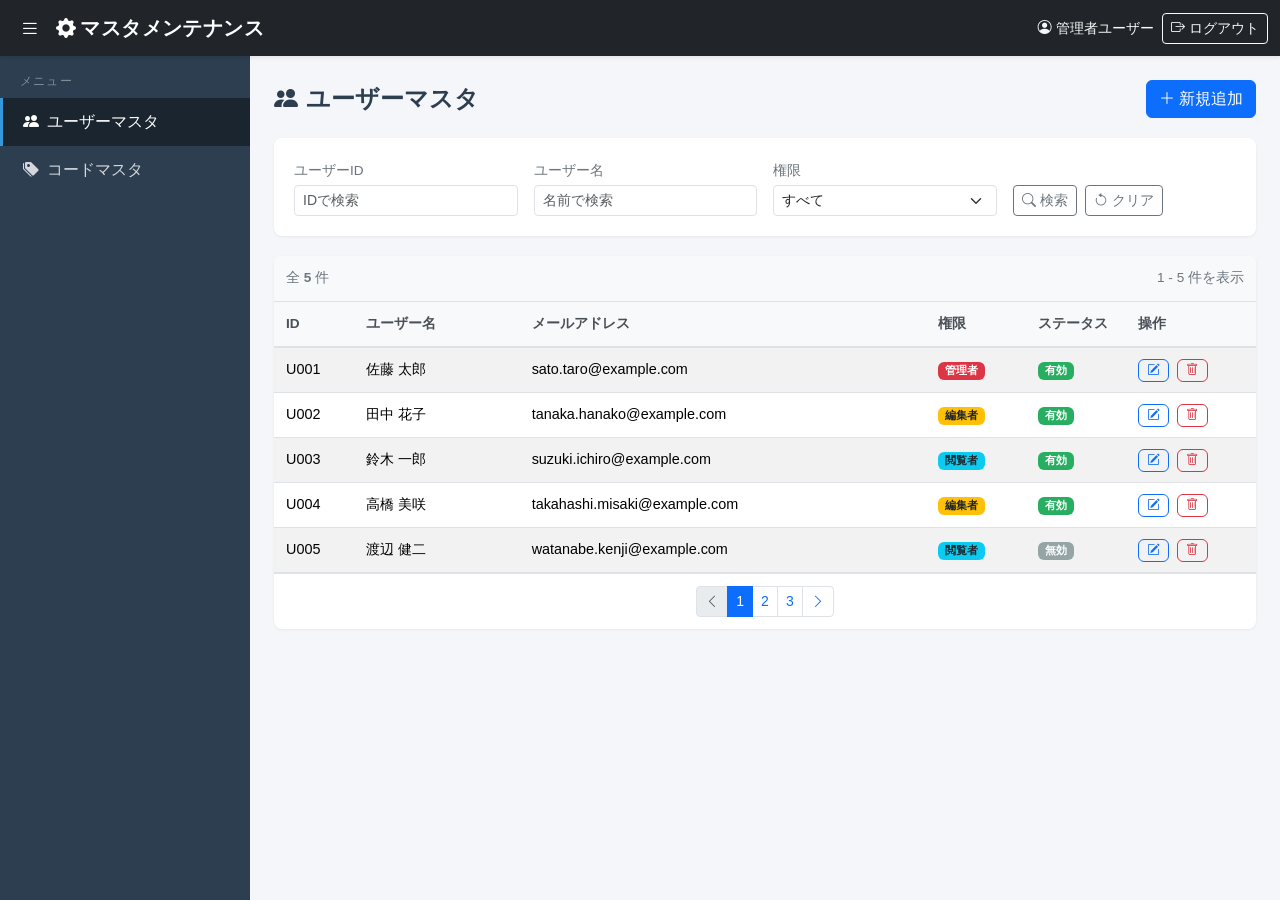
==== index.html @ 2e6fdbb9 "初回コミット: 静的HTMLフロントエンド マスタメンテナンス画面のUIプロトタイプ。 - ユーザーマスタ (index.html) - コードマスタ (codes.html) - 共通スタイル (c" ====
<!DOCTYPE html>
<html lang="ja">
<head>
  <meta charset="UTF-8">
  <meta name="viewport" content="width=device-width, initial-scale=1.0">
  <title>マスタメンテナンス - ユーザーマスタ</title>
  <!-- Bootstrap 5 CSS -->
  <link href="https://cdn.jsdelivr.net/npm/bootstrap@5.3.3/dist/css/bootstrap.min.css" rel="stylesheet">
  <!-- Bootstrap Icons -->
  <link href="https://cdn.jsdelivr.net/npm/bootstrap-icons@1.11.3/font/bootstrap-icons.min.css" rel="stylesheet">
  <!-- Custom CSS -->
  <link href="css/style.css" rel="stylesheet">
</head>
<body>

  <!-- ===== Header ===== -->
  <nav class="navbar navbar-expand navbar-dark bg-dark fixed-top">
    <div class="container-fluid">
      <button class="btn btn-dark me-2" id="sidebarToggle">
        <i class="bi bi-list"></i>
      </button>
      <a class="navbar-brand" href="index.html">
        <i class="bi bi-gear-fill me-1"></i>マスタメンテナンス
      </a>
      <div class="ms-auto d-flex align-items-center">
        <span class="text-light small me-2">
          <i class="bi bi-person-circle me-1"></i>管理者ユーザー
        </span>
        <a href="#" class="btn btn-outline-light btn-sm">
          <i class="bi bi-box-arrow-right"></i> ログアウト
        </a>
      </div>
    </div>
  </nav>

  <!-- Spacer for fixed navbar -->
  <div style="height: var(--header-height);"></div>

  <!-- ===== Sidebar ===== -->
  <nav id="sidebar">
    <div class="sidebar-heading">メニュー</div>
    <ul class="nav flex-column">
      <li class="nav-item">
        <a class="nav-link active" href="index.html">
          <i class="bi bi-people-fill"></i>ユーザーマスタ
        </a>
      </li>
      <li class="nav-item">
        <a class="nav-link" href="codes.html">
          <i class="bi bi-tags-fill"></i>コードマスタ
        </a>
      </li>
    </ul>
  </nav>

  <!-- ===== Main Content ===== -->
  <div id="main-content">

    <!-- Page Header -->
    <div class="page-header">
      <h4><i class="bi bi-people-fill me-2"></i>ユーザーマスタ</h4>
      <button class="btn btn-primary" data-bs-toggle="modal" data-bs-target="#userModal">
        <i class="bi bi-plus-lg me-1"></i>新規追加
      </button>
    </div>

    <!-- Search Area -->
    <div class="search-area">
      <form>
        <div class="row g-3 align-items-end">
          <div class="col-md-3">
            <label class="form-label">ユーザーID</label>
            <input type="text" class="form-control form-control-sm" placeholder="IDで検索">
          </div>
          <div class="col-md-3">
            <label class="form-label">ユーザー名</label>
            <input type="text" class="form-control form-control-sm" placeholder="名前で検索">
          </div>
          <div class="col-md-3">
            <label class="form-label">権限</label>
            <select class="form-select form-select-sm">
              <option value="">すべて</option>
              <option value="admin">管理者</option>
              <option value="editor">編集者</option>
              <option value="viewer">閲覧者</option>
            </select>
          </div>
          <div class="col-md-3">
            <button type="button" class="btn btn-outline-secondary btn-sm me-1">
              <i class="bi bi-search me-1"></i>検索
            </button>
            <button type="button" class="btn btn-outline-secondary btn-sm">
              <i class="bi bi-arrow-counterclockwise me-1"></i>クリア
            </button>
          </div>
        </div>
      </form>
    </div>

    <!-- Table -->
    <div class="table-card">
      <div class="table-info-bar">
        <span>全 <strong>5</strong> 件</span>
        <span>1 - 5 件を表示</span>
      </div>
      <div class="table-responsive">
        <table class="table table-striped table-hover">
          <thead>
            <tr>
              <th style="width: 80px;">ID</th>
              <th>ユーザー名</th>
              <th>メールアドレス</th>
              <th style="width: 100px;">権限</th>
              <th style="width: 100px;">ステータス</th>
              <th style="width: 130px;">操作</th>
            </tr>
          </thead>
          <tbody>
            <tr>
              <td>U001</td>
              <td>佐藤 太郎</td>
              <td>sato.taro@example.com</td>
              <td><span class="badge bg-danger">管理者</span></td>
              <td><span class="badge badge-active">有効</span></td>
              <td>
                <button class="btn btn-outline-primary btn-action me-1" data-bs-toggle="modal" data-bs-target="#userModal">
                  <i class="bi bi-pencil-square"></i>
                </button>
                <button class="btn btn-outline-danger btn-action" data-bs-toggle="modal" data-bs-target="#deleteModal">
                  <i class="bi bi-trash"></i>
                </button>
              </td>
            </tr>
            <tr>
              <td>U002</td>
              <td>田中 花子</td>
              <td>tanaka.hanako@example.com</td>
              <td><span class="badge bg-warning text-dark">編集者</span></td>
              <td><span class="badge badge-active">有効</span></td>
              <td>
                <button class="btn btn-outline-primary btn-action me-1" data-bs-toggle="modal" data-bs-target="#userModal">
                  <i class="bi bi-pencil-square"></i>
                </button>
                <button class="btn btn-outline-danger btn-action" data-bs-toggle="modal" data-bs-target="#deleteModal">
                  <i class="bi bi-trash"></i>
                </button>
              </td>
            </tr>
            <tr>
              <td>U003</td>
              <td>鈴木 一郎</td>
              <td>suzuki.ichiro@example.com</td>
              <td><span class="badge bg-info text-dark">閲覧者</span></td>
              <td><span class="badge badge-active">有効</span></td>
              <td>
                <button class="btn btn-outline-primary btn-action me-1" data-bs-toggle="modal" data-bs-target="#userModal">
                  <i class="bi bi-pencil-square"></i>
                </button>
                <button class="btn btn-outline-danger btn-action" data-bs-toggle="modal" data-bs-target="#deleteModal">
                  <i class="bi bi-trash"></i>
                </button>
              </td>
            </tr>
            <tr>
              <td>U004</td>
              <td>高橋 美咲</td>
              <td>takahashi.misaki@example.com</td>
              <td><span class="badge bg-warning text-dark">編集者</span></td>
              <td><span class="badge badge-active">有効</span></td>
              <td>
                <button class="btn btn-outline-primary btn-action me-1" data-bs-toggle="modal" data-bs-target="#userModal">
                  <i class="bi bi-pencil-square"></i>
                </button>
                <button class="btn btn-outline-danger btn-action" data-bs-toggle="modal" data-bs-target="#deleteModal">
                  <i class="bi bi-trash"></i>
                </button>
              </td>
            </tr>
            <tr>
              <td>U005</td>
              <td>渡辺 健二</td>
              <td>watanabe.kenji@example.com</td>
              <td><span class="badge bg-info text-dark">閲覧者</span></td>
              <td><span class="badge badge-inactive">無効</span></td>
              <td>
                <button class="btn btn-outline-primary btn-action me-1" data-bs-toggle="modal" data-bs-target="#userModal">
                  <i class="bi bi-pencil-square"></i>
                </button>
                <button class="btn btn-outline-danger btn-action" data-bs-toggle="modal" data-bs-target="#deleteModal">
                  <i class="bi bi-trash"></i>
                </button>
              </td>
            </tr>
          </tbody>
        </table>
      </div>

      <!-- Pagination -->
      <div class="pagination-area">
        <nav>
          <ul class="pagination pagination-sm mb-0">
            <li class="page-item disabled">
              <a class="page-link" href="#"><i class="bi bi-chevron-left"></i></a>
            </li>
            <li class="page-item active"><a class="page-link" href="#">1</a></li>
            <li class="page-item"><a class="page-link" href="#">2</a></li>
            <li class="page-item"><a class="page-link" href="#">3</a></li>
            <li class="page-item">
              <a class="page-link" href="#"><i class="bi bi-chevron-right"></i></a>
            </li>
          </ul>
        </nav>
      </div>
    </div>

  </div><!-- /main-content -->

  <!-- ===== User Edit Modal ===== -->
  <div class="modal fade" id="userModal" tabindex="-1" aria-labelledby="userModalLabel" aria-hidden="true">
    <div class="modal-dialog">
      <div class="modal-content">
        <div class="modal-header">
          <h5 class="modal-title" id="userModalLabel">
            <i class="bi bi-person-plus-fill me-2"></i>ユーザー登録・編集
          </h5>
          <button type="button" class="btn-close" data-bs-dismiss="modal" aria-label="閉じる"></button>
        </div>
        <div class="modal-body">
          <form>
            <div class="mb-3">
              <label class="form-label required">ユーザーID</label>
              <input type="text" class="form-control" placeholder="例: U006">
              <div class="form-text">新規登録時のみ入力してください。</div>
            </div>
            <div class="mb-3">
              <label class="form-label required">ユーザー名</label>
              <input type="text" class="form-control" placeholder="例: 山田 太郎">
            </div>
            <div class="mb-3">
              <label class="form-label required">メールアドレス</label>
              <input type="email" class="form-control" placeholder="例: yamada@example.com">
            </div>
            <div class="mb-3">
              <label class="form-label required">権限</label>
              <select class="form-select">
                <option value="">選択してください</option>
                <option value="admin">管理者</option>
                <option value="editor">編集者</option>
                <option value="viewer">閲覧者</option>
              </select>
            </div>
            <div class="mb-3">
              <label class="form-label">ステータス</label>
              <div class="form-check form-switch">
                <input class="form-check-input" type="checkbox" id="statusSwitch" checked>
                <label class="form-check-label" for="statusSwitch">有効</label>
              </div>
            </div>
          </form>
        </div>
        <div class="modal-footer">
          <button type="button" class="btn btn-secondary" data-bs-dismiss="modal">
            <i class="bi bi-x-lg me-1"></i>キャンセル
          </button>
          <button type="button" class="btn btn-primary">
            <i class="bi bi-check-lg me-1"></i>保存
          </button>
        </div>
      </div>
    </div>
  </div>

  <!-- ===== Delete Confirm Modal ===== -->
  <div class="modal fade" id="deleteModal" tabindex="-1" aria-labelledby="deleteModalLabel" aria-hidden="true">
    <div class="modal-dialog modal-sm">
      <div class="modal-content">
        <div class="modal-header">
          <h5 class="modal-title" id="deleteModalLabel">
            <i class="bi bi-exclamation-triangle-fill text-danger me-2"></i>削除確認
          </h5>
          <button type="button" class="btn-close" data-bs-dismiss="modal" aria-label="閉じる"></button>
        </div>
        <div class="modal-body">
          <p>このユーザーを削除してもよろしいですか？</p>
          <p class="text-muted small mb-0">この操作は取り消せません。</p>
        </div>
        <div class="modal-footer">
          <button type="button" class="btn btn-secondary btn-sm" data-bs-dismiss="modal">キャンセル</button>
          <button type="button" class="btn btn-danger btn-sm">
            <i class="bi bi-trash me-1"></i>削除する
          </button>
        </div>
      </div>
    </div>
  </div>

  <!-- Bootstrap 5 JS Bundle -->
  <script src="https://cdn.jsdelivr.net/npm/bootstrap@5.3.3/dist/js/bootstrap.bundle.min.js"></script>
  <!-- Sidebar Toggle (minimal JS for design) -->
  <script>
    document.getElementById('sidebarToggle').addEventListener('click', function () {
      document.getElementById('sidebar').classList.toggle('collapsed');
      document.getElementById('main-content').classList.toggle('expanded');
    });
  </script>
</body>
</html>
---- css/style.css ----
/* ========================================
   マスタメンテナンス - カスタムスタイル
   ======================================== */

/* --- Layout --- */
:root {
  --sidebar-width: 250px;
  --sidebar-bg: #2c3e50;
  --sidebar-hover: #34495e;
  --sidebar-active: #1a252f;
  --header-height: 56px;
}

body {
  font-family: "Segoe UI", "Meiryo", sans-serif;
  background-color: #f5f6fa;
  overflow-x: hidden;
}

/* --- Sidebar --- */
#sidebar {
  width: var(--sidebar-width);
  min-height: calc(100vh - var(--header-height));
  background-color: var(--sidebar-bg);
  transition: margin-left 0.3s ease;
  position: fixed;
  top: var(--header-height);
  left: 0;
  bottom: 0;
  z-index: 1000;
  overflow-y: auto;
}

#sidebar.collapsed {
  margin-left: calc(-1 * var(--sidebar-width));
}

#sidebar .nav-link {
  color: rgba(255, 255, 255, 0.8);
  padding: 0.75rem 1.25rem;
  border-left: 3px solid transparent;
  transition: all 0.2s ease;
}

#sidebar .nav-link:hover {
  color: #fff;
  background-color: var(--sidebar-hover);
  border-left-color: rgba(255, 255, 255, 0.3);
}

#sidebar .nav-link.active {
  color: #fff;
  background-color: var(--sidebar-active);
  border-left-color: #3498db;
}

#sidebar .nav-link i {
  width: 1.5rem;
  text-align: center;
  margin-right: 0.5rem;
}

.sidebar-heading {
  color: rgba(255, 255, 255, 0.4);
  font-size: 0.75rem;
  text-transform: uppercase;
  letter-spacing: 0.1em;
  padding: 1rem 1.25rem 0.5rem;
}

/* --- Main Content --- */
#main-content {
  margin-left: var(--sidebar-width);
  padding: 1.5rem;
  min-height: calc(100vh - var(--header-height));
  transition: margin-left 0.3s ease;
}

#main-content.expanded {
  margin-left: 0;
}

/* --- Header / Navbar --- */
.navbar {
  height: var(--header-height);
  box-shadow: 0 2px 4px rgba(0, 0, 0, 0.08);
  z-index: 1050;
}

.navbar-brand {
  font-weight: 600;
  letter-spacing: 0.02em;
}

#sidebarToggle {
  border: none;
  font-size: 1.25rem;
  padding: 0.25rem 0.5rem;
}

/* --- Page Header --- */
.page-header {
  display: flex;
  justify-content: space-between;
  align-items: center;
  margin-bottom: 1.25rem;
}

.page-header h4 {
  margin: 0;
  font-weight: 600;
  color: #2c3e50;
}

/* --- Search Area --- */
.search-area {
  background-color: #fff;
  border-radius: 0.5rem;
  padding: 1.25rem;
  margin-bottom: 1.25rem;
  box-shadow: 0 1px 3px rgba(0, 0, 0, 0.06);
}

.search-area .form-label {
  font-size: 0.85rem;
  font-weight: 500;
  color: #6c757d;
  margin-bottom: 0.25rem;
}

/* --- Table Card --- */
.table-card {
  background-color: #fff;
  border-radius: 0.5rem;
  box-shadow: 0 1px 3px rgba(0, 0, 0, 0.06);
  overflow: hidden;
}

.table-card .table {
  margin-bottom: 0;
}

.table-card .table thead th {
  background-color: #f8f9fa;
  border-bottom: 2px solid #dee2e6;
  font-weight: 600;
  font-size: 0.85rem;
  color: #495057;
  white-space: nowrap;
  padding: 0.75rem;
}

.table-card .table tbody td {
  vertical-align: middle;
  padding: 0.65rem 0.75rem;
  font-size: 0.9rem;
}

.table-card .table-info-bar {
  padding: 0.75rem;
  background-color: #f8f9fa;
  border-bottom: 1px solid #dee2e6;
  display: flex;
  justify-content: space-between;
  align-items: center;
  font-size: 0.85rem;
  color: #6c757d;
}

/* --- Action Buttons in Table --- */
.btn-action {
  padding: 0.25rem 0.5rem;
  font-size: 0.8rem;
  line-height: 1;
}

/* --- Pagination --- */
.pagination-area {
  padding: 0.75rem;
  display: flex;
  justify-content: center;
  align-items: center;
  border-top: 1px solid #dee2e6;
}

/* --- Modal --- */
.modal-header {
  background-color: #f8f9fa;
  border-bottom: 1px solid #dee2e6;
}

.modal-header .modal-title {
  font-weight: 600;
  font-size: 1rem;
}

.modal-body .form-label {
  font-weight: 500;
  font-size: 0.85rem;
  color: #495057;
}

.modal-body .required::after {
  content: " *";
  color: #dc3545;
}

/* --- Badge --- */
.badge-active {
  background-color: #27ae60;
}

.badge-inactive {
  background-color: #95a5a6;
}

/* --- Responsive --- */
@media (max-width: 768px) {
  #sidebar {
    margin-left: calc(-1 * var(--sidebar-width));
  }

  #sidebar.show {
    margin-left: 0;
  }

  #main-content {
    margin-left: 0;
  }

  .page-header {
    flex-direction: column;
    align-items: flex-start;
    gap: 0.75rem;
  }
}
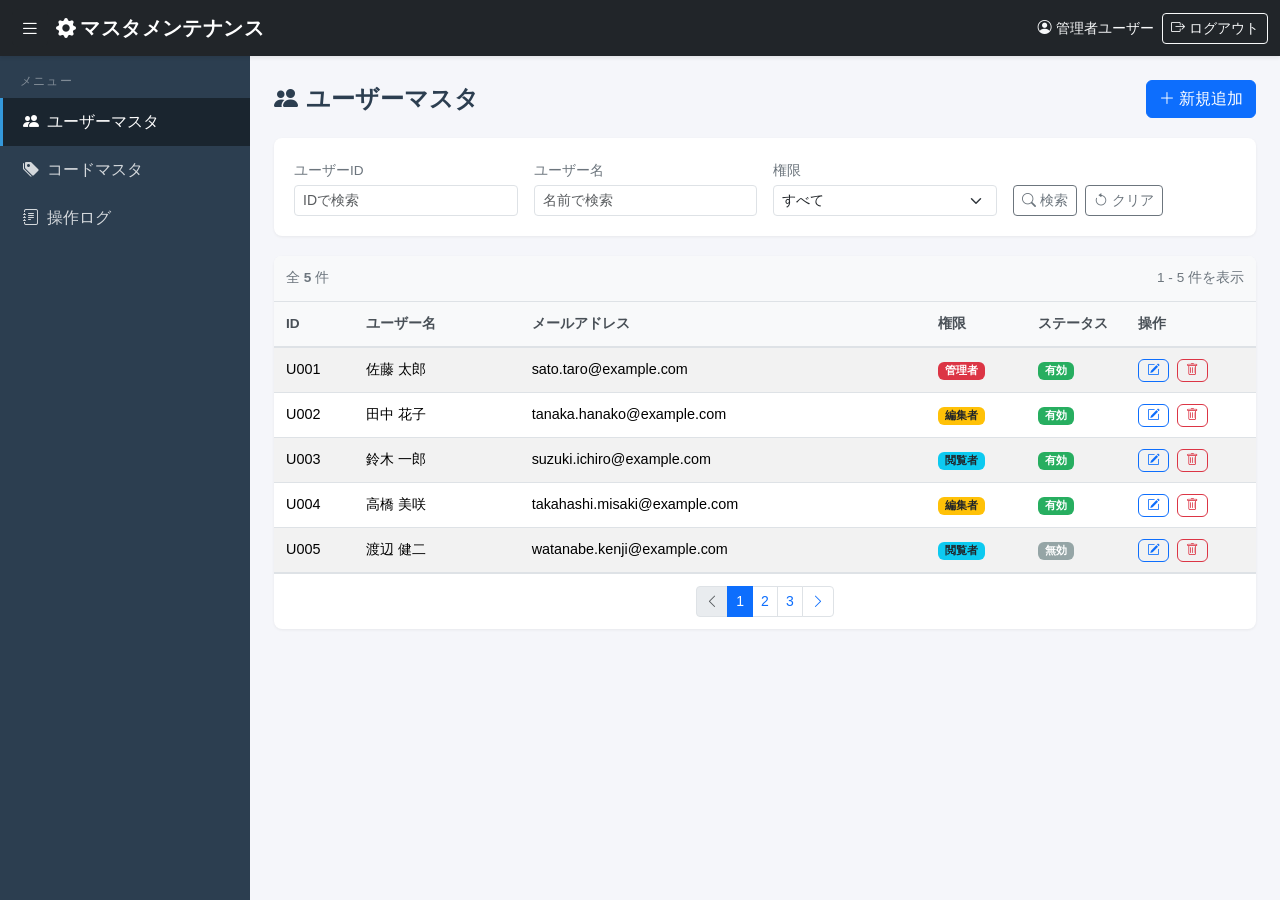
==== commit 018712ee: "操作ログ画面を追加 - audit-logs.html: 操作ログの一覧・検索・エクスポートボタン - 全ページのサイドバーに操作ログへのリンクを追加 - 実装計画書に Phase 7（操作ログ）を追" ====
--- a/index.html
+++ b/index.html
@@ -48,6 +48,11 @@
       <li class="nav-item">
         <a class="nav-link" href="codes.html">
           <i class="bi bi-tags-fill"></i>コードマスタ
+        </a>
+      </li>
+      <li class="nav-item">
+        <a class="nav-link" href="audit-logs.html">
+          <i class="bi bi-journal-text"></i>操作ログ
         </a>
       </li>
     </ul>
